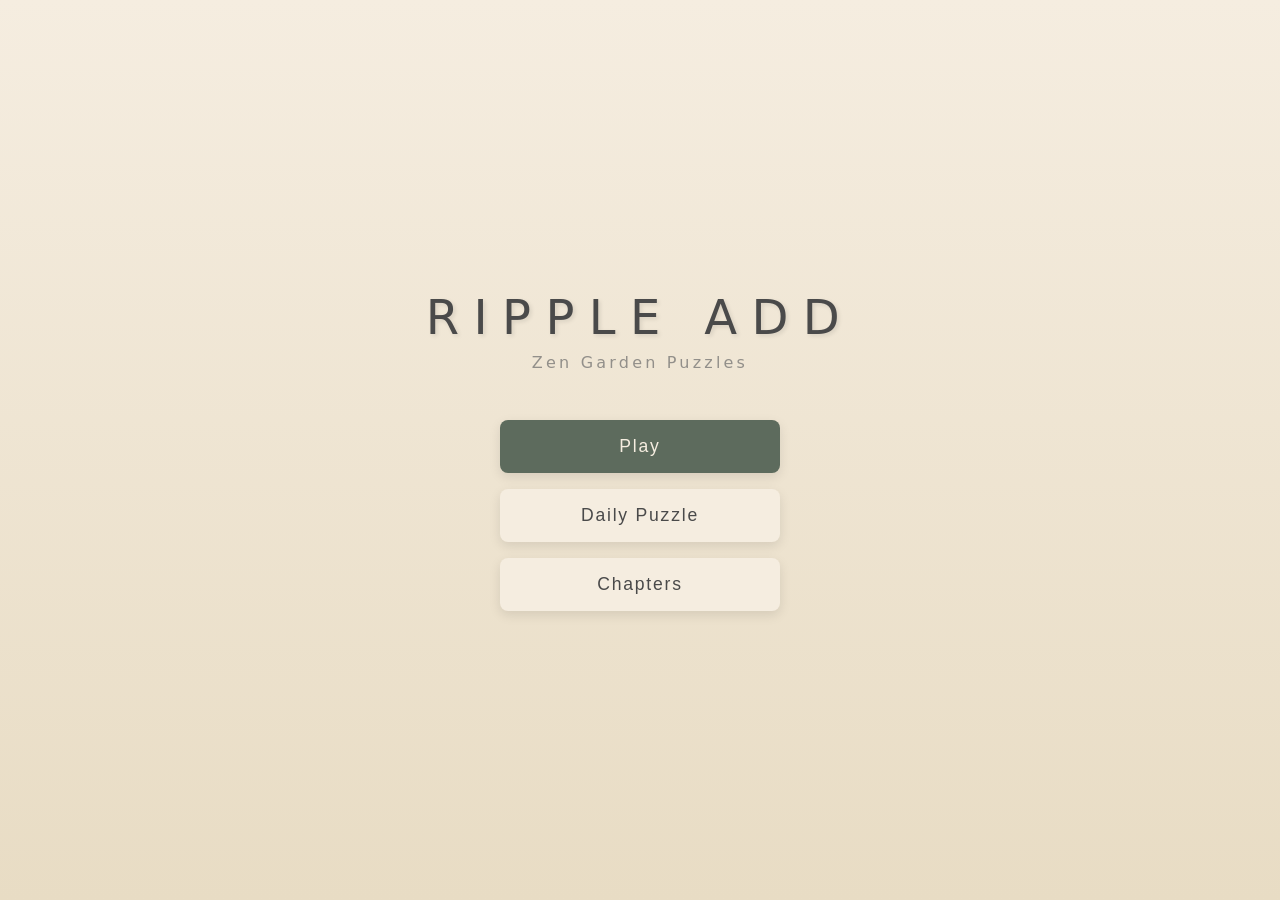
==== index.html @ 71205f7f "init" ====
<!DOCTYPE html>
<html lang="en">
<head>
    <meta charset="UTF-8">
    <meta name="viewport" content="width=device-width, initial-scale=1.0, user-scalable=no">
    <meta name="description" content="Ripple Add - A calming Zen Garden puzzle game">
    <title>Ripple Add - Zen Garden Puzzle</title>
    <link rel="stylesheet" href="css/style.css">
    <link rel="stylesheet" href="css/theme-zen.css">
</head>
<body>
    <div id="app">
        <!-- Main Menu Screen -->
        <div id="menu-screen" class="screen active">
            <div class="menu-container">
                <h1 class="game-title">Ripple Add</h1>
                <p class="game-subtitle">Zen Garden Puzzles</p>
                <div class="menu-buttons">
                    <button id="btn-play" class="menu-btn primary">Play</button>
                    <button id="btn-daily" class="menu-btn">Daily Puzzle</button>
                    <button id="btn-chapters" class="menu-btn">Chapters</button>
                </div>
            </div>
        </div>

        <!-- Chapter Select Screen -->
        <div id="chapter-screen" class="screen">
            <div class="screen-header">
                <button id="btn-back-menu" class="back-btn">&larr;</button>
                <h2>Chapters</h2>
            </div>
            <div id="chapter-list" class="chapter-list">
                <!-- Chapters populated by JS -->
            </div>
        </div>

        <!-- Level Select Screen -->
        <div id="level-screen" class="screen">
            <div class="screen-header">
                <button id="btn-back-chapters" class="back-btn">&larr;</button>
                <h2 id="chapter-title">Chapter</h2>
            </div>
            <div id="level-grid" class="level-grid">
                <!-- Levels populated by JS -->
            </div>
        </div>

        <!-- Game Screen -->
        <div id="game-screen" class="screen">
            <div class="game-header">
                <button id="btn-back-levels" class="back-btn">&larr;</button>
                <div class="level-info">
                    <span id="level-name">Level 1</span>
                    <span id="tap-counter">Taps: 0</span>
                </div>
                <div class="game-controls">
                    <button id="btn-undo" class="control-btn" title="Undo">↶</button>
                    <button id="btn-reset" class="control-btn" title="Reset">⟳</button>
                </div>
            </div>
            <div class="game-area">
                <canvas id="game-canvas"></canvas>
            </div>
            <div class="game-footer">
                <div id="goal-display" class="goal-display">
                    Make all cells reach their targets
                </div>
            </div>
        </div>

        <!-- Win Modal -->
        <div id="win-modal" class="modal">
            <div class="modal-content">
                <div class="win-animation">
                    <div class="petals"></div>
                </div>
                <h2>Harmony Achieved</h2>
                <p id="win-stats">Completed in <span id="win-taps">0</span> taps</p>
                <div class="win-buttons">
                    <button id="btn-next-level" class="menu-btn primary">Next Level</button>
                    <button id="btn-share" class="menu-btn">Share</button>
                    <button id="btn-replay" class="menu-btn">Replay</button>
                </div>
            </div>
        </div>

        <!-- Daily Puzzle Screen -->
        <div id="daily-screen" class="screen">
            <div class="game-header">
                <button id="btn-back-daily" class="back-btn">&larr;</button>
                <div class="level-info">
                    <span id="daily-title">Daily Puzzle</span>
                    <span id="daily-tap-counter">Taps: 0</span>
                </div>
                <div class="game-controls">
                    <button id="btn-daily-undo" class="control-btn" title="Undo">↶</button>
                    <button id="btn-daily-reset" class="control-btn" title="Reset">⟳</button>
                </div>
            </div>
            <div class="game-area">
                <canvas id="daily-canvas"></canvas>
            </div>
            <div class="game-footer">
                <div id="daily-streak" class="streak-display">
                    🔥 Streak: <span id="streak-count">0</span> days
                </div>
            </div>
        </div>
    </div>

    <script src="js/grid.js"></script>
    <script src="js/animation.js"></script>
    <script src="js/renderer.js"></script>
    <script src="js/game.js"></script>
    <script src="js/levels.js"></script>
    <script src="js/storage.js"></script>
    <script src="js/daily.js"></script>
    <script src="js/main.js"></script>
</body>
</html>
---- css/style.css ----
/* Reset and Base Styles */
* {
    margin: 0;
    padding: 0;
    box-sizing: border-box;
}

html, body {
    width: 100%;
    height: 100%;
    overflow: hidden;
    font-family: 'Segoe UI', system-ui, -apple-system, sans-serif;
    -webkit-tap-highlight-color: transparent;
    touch-action: manipulation;
}

#app {
    width: 100%;
    height: 100%;
    position: relative;
}

/* Screen Management */
.screen {
    position: absolute;
    top: 0;
    left: 0;
    width: 100%;
    height: 100%;
    display: none;
    flex-direction: column;
    opacity: 0;
    transition: opacity 0.3s ease;
}

.screen.active {
    display: flex;
    opacity: 1;
}

/* Menu Screen */
.menu-container {
    display: flex;
    flex-direction: column;
    align-items: center;
    justify-content: center;
    height: 100%;
    padding: 2rem;
}

.game-title {
    font-size: 3rem;
    font-weight: 300;
    letter-spacing: 0.3em;
    margin-bottom: 0.5rem;
    text-transform: uppercase;
}

.game-subtitle {
    font-size: 1rem;
    letter-spacing: 0.2em;
    margin-bottom: 3rem;
    opacity: 0.7;
}

.menu-buttons {
    display: flex;
    flex-direction: column;
    gap: 1rem;
    width: 100%;
    max-width: 280px;
}

.menu-btn {
    padding: 1rem 2rem;
    font-size: 1.1rem;
    border: none;
    border-radius: 8px;
    cursor: pointer;
    transition: transform 0.2s, box-shadow 0.2s;
    letter-spacing: 0.1em;
}

.menu-btn:hover {
    transform: translateY(-2px);
}

.menu-btn:active {
    transform: translateY(0);
}

/* Screen Headers */
.screen-header {
    display: flex;
    align-items: center;
    padding: 1rem;
    gap: 1rem;
}

.screen-header h2 {
    font-weight: 400;
    letter-spacing: 0.1em;
}

.back-btn {
    width: 44px;
    height: 44px;
    border: none;
    border-radius: 50%;
    cursor: pointer;
    font-size: 1.5rem;
    display: flex;
    align-items: center;
    justify-content: center;
    transition: transform 0.2s;
}

.back-btn:hover {
    transform: scale(1.1);
}

/* Chapter List */
.chapter-list {
    display: flex;
    flex-direction: column;
    gap: 1rem;
    padding: 1rem;
    overflow-y: auto;
}

.chapter-card {
    padding: 1.5rem;
    border-radius: 12px;
    cursor: pointer;
    transition: transform 0.2s;
}

.chapter-card:hover {
    transform: translateX(8px);
}

.chapter-card.locked {
    opacity: 0.5;
    cursor: not-allowed;
}

.chapter-card.locked:hover {
    transform: none;
}

.chapter-card h3 {
    font-weight: 400;
    margin-bottom: 0.5rem;
}

.chapter-card p {
    font-size: 0.9rem;
    opacity: 0.7;
}

.chapter-progress {
    margin-top: 0.5rem;
    height: 4px;
    border-radius: 2px;
    overflow: hidden;
}

.chapter-progress-fill {
    height: 100%;
    transition: width 0.3s ease;
}

/* Level Grid */
.level-grid {
    display: grid;
    grid-template-columns: repeat(5, 1fr);
    gap: 0.75rem;
    padding: 1rem;
    overflow-y: auto;
}

.level-btn {
    aspect-ratio: 1;
    border: none;
    border-radius: 8px;
    cursor: pointer;
    font-size: 1.2rem;
    transition: transform 0.2s;
    display: flex;
    align-items: center;
    justify-content: center;
}

.level-btn:hover:not(.locked) {
    transform: scale(1.1);
}

.level-btn.locked {
    opacity: 0.4;
    cursor: not-allowed;
}

.level-btn.completed::after {
    content: '✓';
    position: absolute;
    top: 2px;
    right: 4px;
    font-size: 0.7rem;
}

.level-btn {
    position: relative;
}

/* Game Screen */
.game-header {
    display: flex;
    align-items: center;
    justify-content: space-between;
    padding: 0.75rem 1rem;
}

.level-info {
    display: flex;
    flex-direction: column;
    align-items: center;
    gap: 0.25rem;
}

#level-name, #daily-title {
    font-size: 1.1rem;
    font-weight: 500;
    letter-spacing: 0.05em;
}

#tap-counter, #daily-tap-counter {
    font-size: 0.9rem;
    opacity: 0.7;
}

.game-controls {
    display: flex;
    gap: 0.5rem;
}

.control-btn {
    width: 44px;
    height: 44px;
    border: none;
    border-radius: 50%;
    cursor: pointer;
    font-size: 1.3rem;
    transition: transform 0.2s, opacity 0.2s;
}

.control-btn:hover {
    transform: scale(1.1);
}

.control-btn:disabled {
    opacity: 0.3;
    cursor: not-allowed;
    transform: none;
}

/* Game Area */
.game-area {
    flex: 1;
    display: flex;
    align-items: center;
    justify-content: center;
    padding: 1rem;
    overflow: hidden;
}

#game-canvas, #daily-canvas {
    max-width: 100%;
    max-height: 100%;
    border-radius: 12px;
}

/* Game Footer */
.game-footer {
    padding: 1rem;
    text-align: center;
}

.goal-display {
    font-size: 0.9rem;
    opacity: 0.7;
    letter-spacing: 0.05em;
}

.streak-display {
    font-size: 1rem;
    letter-spacing: 0.05em;
}

/* Modal */
.modal {
    position: fixed;
    top: 0;
    left: 0;
    width: 100%;
    height: 100%;
    display: none;
    align-items: center;
    justify-content: center;
    z-index: 100;
}

.modal.active {
    display: flex;
}

.modal-content {
    padding: 2rem;
    border-radius: 16px;
    text-align: center;
    max-width: 90%;
    width: 320px;
    animation: modalIn 0.4s ease;
}

@keyframes modalIn {
    from {
        opacity: 0;
        transform: scale(0.9);
    }
    to {
        opacity: 1;
        transform: scale(1);
    }
}

.modal-content h2 {
    font-weight: 400;
    letter-spacing: 0.1em;
    margin-bottom: 1rem;
}

#win-stats {
    margin-bottom: 1.5rem;
    opacity: 0.8;
}

.win-buttons {
    display: flex;
    flex-direction: column;
    gap: 0.75rem;
}

.win-animation {
    height: 60px;
    position: relative;
    overflow: hidden;
    margin-bottom: 1rem;
}

/* Responsive Adjustments */
@media (max-width: 400px) {
    .game-title {
        font-size: 2.2rem;
    }

    .level-grid {
        grid-template-columns: repeat(4, 1fr);
    }
}

@media (min-width: 600px) {
    .menu-container {
        max-width: 500px;
        margin: 0 auto;
    }

    .chapter-list {
        max-width: 500px;
        margin: 0 auto;
    }

    .level-grid {
        max-width: 400px;
        margin: 0 auto;
    }
}

/* Utility Classes */
.hidden {
    display: none !important;
}

.fade-in {
    animation: fadeIn 0.3s ease;
}

@keyframes fadeIn {
    from { opacity: 0; }
    to { opacity: 1; }
}
---- css/theme-zen.css ----
/* Zen Garden Theme */

:root {
    /* Core Colors */
    --sand: #E8DCC4;
    --sand-dark: #D4C8B0;
    --sand-light: #F5EDE0;

    /* Stone Colors */
    --stone-dark: #4A4A4A;
    --stone-medium: #6B6B6B;
    --stone-light: #8B8B8B;
    --stone-moss: #5D6B5D;

    /* Accent Colors */
    --water-blue: #7EB8C9;
    --water-blue-light: #A8D4E3;
    --gold-glow: #D4A84B;
    --gold-soft: #E8C97B;

    /* UI Colors */
    --text-primary: #3A3A3A;
    --text-secondary: #6A6A6A;
    --blocker-dark: #2D2D2D;
    --booster-glow: #B8D4A8;

    /* Shadows */
    --shadow-soft: rgba(0, 0, 0, 0.1);
    --shadow-medium: rgba(0, 0, 0, 0.15);
}

/* Body Background */
body {
    background: var(--sand);
    background-image:
        repeating-linear-gradient(
            90deg,
            transparent,
            transparent 40px,
            var(--sand-dark) 40px,
            var(--sand-dark) 41px
        );
    background-size: 100% 100%;
    color: var(--text-primary);
}

/* Menu Screen Styling */
#menu-screen {
    background: linear-gradient(180deg, var(--sand-light) 0%, var(--sand) 100%);
}

.game-title {
    color: var(--stone-dark);
    text-shadow: 2px 2px 4px var(--shadow-soft);
}

.game-subtitle {
    color: var(--stone-medium);
}

/* Buttons */
.menu-btn {
    background: var(--sand-light);
    color: var(--stone-dark);
    box-shadow: 0 4px 12px var(--shadow-soft);
}

.menu-btn.primary {
    background: var(--stone-moss);
    color: var(--sand-light);
}

.menu-btn:hover {
    box-shadow: 0 6px 16px var(--shadow-medium);
}

.back-btn {
    background: var(--sand-light);
    color: var(--stone-dark);
    box-shadow: 0 2px 8px var(--shadow-soft);
}

.control-btn {
    background: var(--sand-light);
    color: var(--stone-dark);
    box-shadow: 0 2px 8px var(--shadow-soft);
}

/* Chapter Cards */
.chapter-card {
    background: var(--sand-light);
    box-shadow: 0 4px 12px var(--shadow-soft);
}

.chapter-card h3 {
    color: var(--stone-dark);
}

.chapter-card p {
    color: var(--text-secondary);
}

.chapter-progress {
    background: var(--sand-dark);
}

.chapter-progress-fill {
    background: var(--stone-moss);
}

/* Level Buttons */
.level-btn {
    background: var(--stone-light);
    color: var(--sand-light);
    box-shadow: 0 3px 8px var(--shadow-soft);
}

.level-btn.completed {
    background: var(--stone-moss);
}

.level-btn.current {
    background: var(--water-blue);
}

/* Game Canvas Area */
.game-area {
    background: transparent;
}

#game-canvas, #daily-canvas {
    box-shadow: 0 8px 32px var(--shadow-medium);
}

/* Game Header & Footer */
.game-header {
    background: var(--sand-light);
    box-shadow: 0 2px 8px var(--shadow-soft);
}

.game-footer {
    background: transparent;
}

/* Modal */
.modal {
    background: rgba(0, 0, 0, 0.4);
    backdrop-filter: blur(4px);
}

.modal-content {
    background: var(--sand-light);
    box-shadow: 0 16px 48px var(--shadow-medium);
    color: var(--stone-dark);
}

/* Win Animation Petals */
.petals {
    position: absolute;
    width: 100%;
    height: 100%;
}

.petal {
    position: absolute;
    width: 12px;
    height: 12px;
    background: #FFB7C5;
    border-radius: 50% 0 50% 50%;
    opacity: 0.8;
    animation: petalFall 3s ease-in-out infinite;
}

.petal:nth-child(2) {
    left: 20%;
    animation-delay: 0.3s;
    background: #FFC8D5;
}

.petal:nth-child(3) {
    left: 40%;
    animation-delay: 0.6s;
}

.petal:nth-child(4) {
    left: 60%;
    animation-delay: 0.9s;
    background: #FFC8D5;
}

.petal:nth-child(5) {
    left: 80%;
    animation-delay: 1.2s;
}

@keyframes petalFall {
    0% {
        transform: translateY(-20px) rotate(0deg);
        opacity: 0;
    }
    10% {
        opacity: 0.8;
    }
    100% {
        transform: translateY(80px) rotate(180deg);
        opacity: 0;
    }
}

/* Streak Display */
.streak-display {
    color: var(--gold-glow);
}

/* Screen backgrounds */
#chapter-screen,
#level-screen,
#game-screen,
#daily-screen {
    background: var(--sand);
}

.screen-header {
    background: var(--sand-light);
    box-shadow: 0 2px 8px var(--shadow-soft);
}

.screen-header h2 {
    color: var(--stone-dark);
}

/* Daily Screen */
#daily-screen .game-header {
    border-bottom: 1px solid var(--sand-dark);
}

/* Scrollbar Styling */
::-webkit-scrollbar {
    width: 6px;
}

::-webkit-scrollbar-track {
    background: var(--sand-dark);
}

::-webkit-scrollbar-thumb {
    background: var(--stone-light);
    border-radius: 3px;
}

::-webkit-scrollbar-thumb:hover {
    background: var(--stone-medium);
}

/* Focus States */
button:focus {
    outline: 2px solid var(--water-blue);
    outline-offset: 2px;
}

/* Selection */
::selection {
    background: var(--water-blue-light);
    color: var(--stone-dark);
}
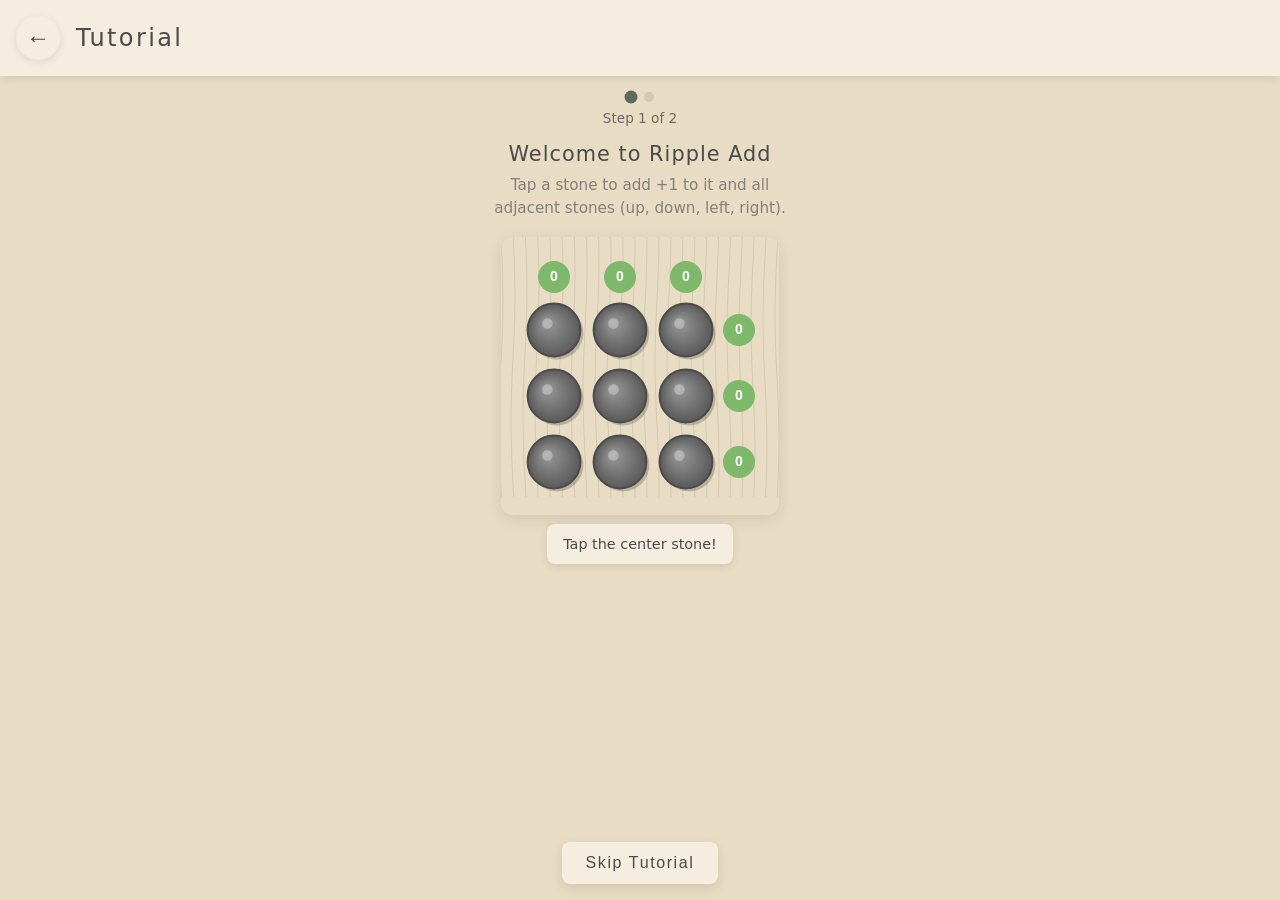
==== commit 7d76c207: "add tutorial" ====
--- a/index.html
+++ b/index.html
@@ -19,6 +19,8 @@
                     <button id="btn-play" class="menu-btn primary">Play</button>
                     <button id="btn-daily" class="menu-btn">Daily Puzzle</button>
                     <button id="btn-chapters" class="menu-btn">Chapters</button>
+                    <button id="btn-tutorial" class="menu-btn">Tutorial</button>
+                    <button id="btn-mechanics" class="menu-btn">Mechanics</button>
                 </div>
             </div>
         </div>
@@ -54,6 +56,7 @@
                     <span id="tap-counter">Taps: 0</span>
                 </div>
                 <div class="game-controls">
+                    <button id="btn-hint" class="control-btn" title="Hint">?</button>
                     <button id="btn-undo" class="control-btn" title="Undo">↶</button>
                     <button id="btn-reset" class="control-btn" title="Reset">⟳</button>
                 </div>
@@ -93,6 +96,7 @@
                     <span id="daily-tap-counter">Taps: 0</span>
                 </div>
                 <div class="game-controls">
+                    <button id="btn-daily-hint" class="control-btn" title="Hint">?</button>
                     <button id="btn-daily-undo" class="control-btn" title="Undo">↶</button>
                     <button id="btn-daily-reset" class="control-btn" title="Reset">⟳</button>
                 </div>
@@ -106,6 +110,46 @@
                 </div>
             </div>
         </div>
+
+        <!-- Tutorial Screen -->
+        <div id="tutorial-screen" class="screen">
+            <div class="screen-header">
+                <button id="btn-back-tutorial" class="back-btn">&larr;</button>
+                <h2>Tutorial</h2>
+            </div>
+            <div class="tutorial-container">
+                <div class="tutorial-progress">
+                    <div class="tutorial-step-dots"></div>
+                    <span class="tutorial-step-counter">Step 1 of 6</span>
+                </div>
+                <div class="tutorial-content">
+                    <div class="tutorial-text">
+                        <h3 id="tutorial-title"></h3>
+                        <p id="tutorial-description"></p>
+                    </div>
+                    <div class="tutorial-game-area">
+                        <canvas id="tutorial-canvas"></canvas>
+                    </div>
+                    <div id="tutorial-instruction" class="tutorial-instruction"></div>
+                </div>
+                <div class="tutorial-nav">
+                    <button id="btn-tutorial-prev" class="menu-btn" disabled>Previous</button>
+                    <button id="btn-tutorial-next" class="menu-btn primary">Next</button>
+                    <button id="btn-tutorial-skip" class="menu-btn">Skip</button>
+                </div>
+            </div>
+        </div>
+
+        <!-- Mechanics Screen -->
+        <div id="mechanics-screen" class="screen">
+            <div class="screen-header">
+                <button id="btn-back-mechanics" class="back-btn">&larr;</button>
+                <h2>Mechanics</h2>
+            </div>
+            <div class="mechanics-container">
+                <!-- Mechanic cards populated by JS -->
+            </div>
+        </div>
     </div>
 
     <script src="js/grid.js"></script>
@@ -114,7 +158,11 @@
     <script src="js/game.js"></script>
     <script src="js/levels.js"></script>
     <script src="js/storage.js"></script>
+    <script src="js/solver.js"></script>
+    <script src="js/difficulty.js"></script>
     <script src="js/daily.js"></script>
+    <script src="js/tutorial.js"></script>
+    <script src="js/mechanics.js"></script>
     <script src="js/main.js"></script>
 </body>
 </html>
--- a/css/style.css
+++ b/css/style.css
@@ -357,6 +357,175 @@
     margin-bottom: 1rem;
 }
 
+/* Tutorial Screen */
+.tutorial-container {
+    display: flex;
+    flex-direction: column;
+    flex: 1;
+    padding: 1rem;
+    overflow: hidden;
+}
+
+.tutorial-progress {
+    display: flex;
+    flex-direction: column;
+    align-items: center;
+    gap: 0.5rem;
+    margin-bottom: 1rem;
+}
+
+.tutorial-step-dots {
+    display: flex;
+    gap: 0.5rem;
+}
+
+.tutorial-step-dot {
+    width: 10px;
+    height: 10px;
+    border-radius: 50%;
+    transition: transform 0.2s, background-color 0.2s;
+}
+
+.tutorial-step-dot.active {
+    transform: scale(1.3);
+}
+
+.tutorial-step-counter {
+    font-size: 0.85rem;
+    opacity: 0.7;
+}
+
+.tutorial-content {
+    flex: 1;
+    display: flex;
+    flex-direction: column;
+    align-items: center;
+    overflow: hidden;
+}
+
+.tutorial-text {
+    text-align: center;
+    margin-bottom: 1rem;
+}
+
+.tutorial-text h3 {
+    font-size: 1.3rem;
+    font-weight: 500;
+    margin-bottom: 0.5rem;
+    letter-spacing: 0.05em;
+}
+
+.tutorial-text p {
+    font-size: 0.95rem;
+    line-height: 1.5;
+    opacity: 0.8;
+    max-width: 320px;
+}
+
+.tutorial-game-area {
+    flex: 1;
+    display: flex;
+    align-items: center;
+    justify-content: center;
+    width: 100%;
+    max-height: 280px;
+    margin-bottom: 0.5rem;
+}
+
+#tutorial-canvas {
+    max-width: 100%;
+    max-height: 100%;
+    border-radius: 12px;
+}
+
+.tutorial-instruction {
+    text-align: center;
+    font-size: 0.9rem;
+    padding: 0.75rem 1rem;
+    border-radius: 8px;
+    margin-bottom: 1rem;
+    min-height: 2.5rem;
+}
+
+.tutorial-nav {
+    display: flex;
+    gap: 0.75rem;
+    justify-content: center;
+    padding-top: 0.5rem;
+}
+
+.tutorial-nav .menu-btn {
+    padding: 0.75rem 1.5rem;
+    font-size: 1rem;
+}
+
+/* Mechanics Screen */
+.mechanics-container {
+    display: flex;
+    flex-direction: column;
+    gap: 1rem;
+    padding: 1rem;
+    overflow-y: auto;
+}
+
+.mechanic-card {
+    display: flex;
+    gap: 1rem;
+    padding: 1rem;
+    border-radius: 12px;
+    transition: transform 0.2s;
+}
+
+.mechanic-card.locked {
+    opacity: 0.5;
+}
+
+.mechanic-card-demo {
+    flex-shrink: 0;
+    display: flex;
+    align-items: center;
+    justify-content: center;
+}
+
+.mechanic-card-demo canvas {
+    border-radius: 8px;
+}
+
+.mechanic-card-content {
+    flex: 1;
+    display: flex;
+    flex-direction: column;
+    justify-content: center;
+}
+
+.mechanic-card-header {
+    display: flex;
+    align-items: center;
+    gap: 0.5rem;
+    margin-bottom: 0.25rem;
+}
+
+.mechanic-card-header h3 {
+    font-size: 1.1rem;
+    font-weight: 500;
+}
+
+.mechanic-icon {
+    font-size: 1.2rem;
+}
+
+.mechanic-card-content p {
+    font-size: 0.9rem;
+    line-height: 1.4;
+    opacity: 0.8;
+}
+
+.mechanic-lock-info {
+    font-size: 0.8rem;
+    margin-top: 0.5rem;
+    font-style: italic;
+}
+
 /* Responsive Adjustments */
 @media (max-width: 400px) {
     .game-title {
@@ -366,6 +535,16 @@
     .level-grid {
         grid-template-columns: repeat(4, 1fr);
     }
+
+    .tutorial-game-area {
+        max-height: 200px;
+    }
+
+    .mechanic-card {
+        flex-direction: column;
+        align-items: center;
+        text-align: center;
+    }
 }
 
 @media (min-width: 600px) {
@@ -375,13 +554,39 @@
     }
 
     .chapter-list {
+        max-width: 600px;
+        margin: 0 auto;
+    }
+
+    .level-grid {
+        max-width: 600px;
+        margin: 0 auto;
+        grid-template-columns: repeat(8, 1fr);
+    }
+
+    .tutorial-container {
         max-width: 500px;
         margin: 0 auto;
     }
 
+    .mechanics-container {
+        max-width: 600px;
+        margin: 0 auto;
+    }
+}
+
+@media (min-width: 900px) {
     .level-grid {
-        max-width: 400px;
-        margin: 0 auto;
+        max-width: 800px;
+        grid-template-columns: repeat(10, 1fr);
+    }
+
+    .chapter-list {
+        max-width: 700px;
+    }
+
+    .mechanics-container {
+        max-width: 700px;
     }
 }
 
--- a/css/theme-zen.css
+++ b/css/theme-zen.css
@@ -263,3 +263,64 @@
     background: var(--water-blue-light);
     color: var(--stone-dark);
 }
+
+/* Tutorial Screen */
+#tutorial-screen {
+    background: var(--sand);
+}
+
+.tutorial-step-dot {
+    background: var(--sand-dark);
+}
+
+.tutorial-step-dot.active {
+    background: var(--stone-moss);
+}
+
+.tutorial-step-dot.completed {
+    background: var(--water-blue);
+}
+
+.tutorial-text h3 {
+    color: var(--stone-dark);
+}
+
+.tutorial-text p {
+    color: var(--text-secondary);
+}
+
+#tutorial-canvas {
+    box-shadow: 0 4px 16px var(--shadow-soft);
+}
+
+.tutorial-instruction {
+    background: var(--sand-light);
+    color: var(--stone-dark);
+    box-shadow: 0 2px 8px var(--shadow-soft);
+}
+
+/* Mechanics Screen */
+#mechanics-screen {
+    background: var(--sand);
+}
+
+.mechanic-card {
+    background: var(--sand-light);
+    box-shadow: 0 4px 12px var(--shadow-soft);
+}
+
+.mechanic-card-demo canvas {
+    box-shadow: 0 2px 8px var(--shadow-soft);
+}
+
+.mechanic-card-header h3 {
+    color: var(--stone-dark);
+}
+
+.mechanic-card-content p {
+    color: var(--text-secondary);
+}
+
+.mechanic-lock-info {
+    color: var(--gold-glow);
+}
